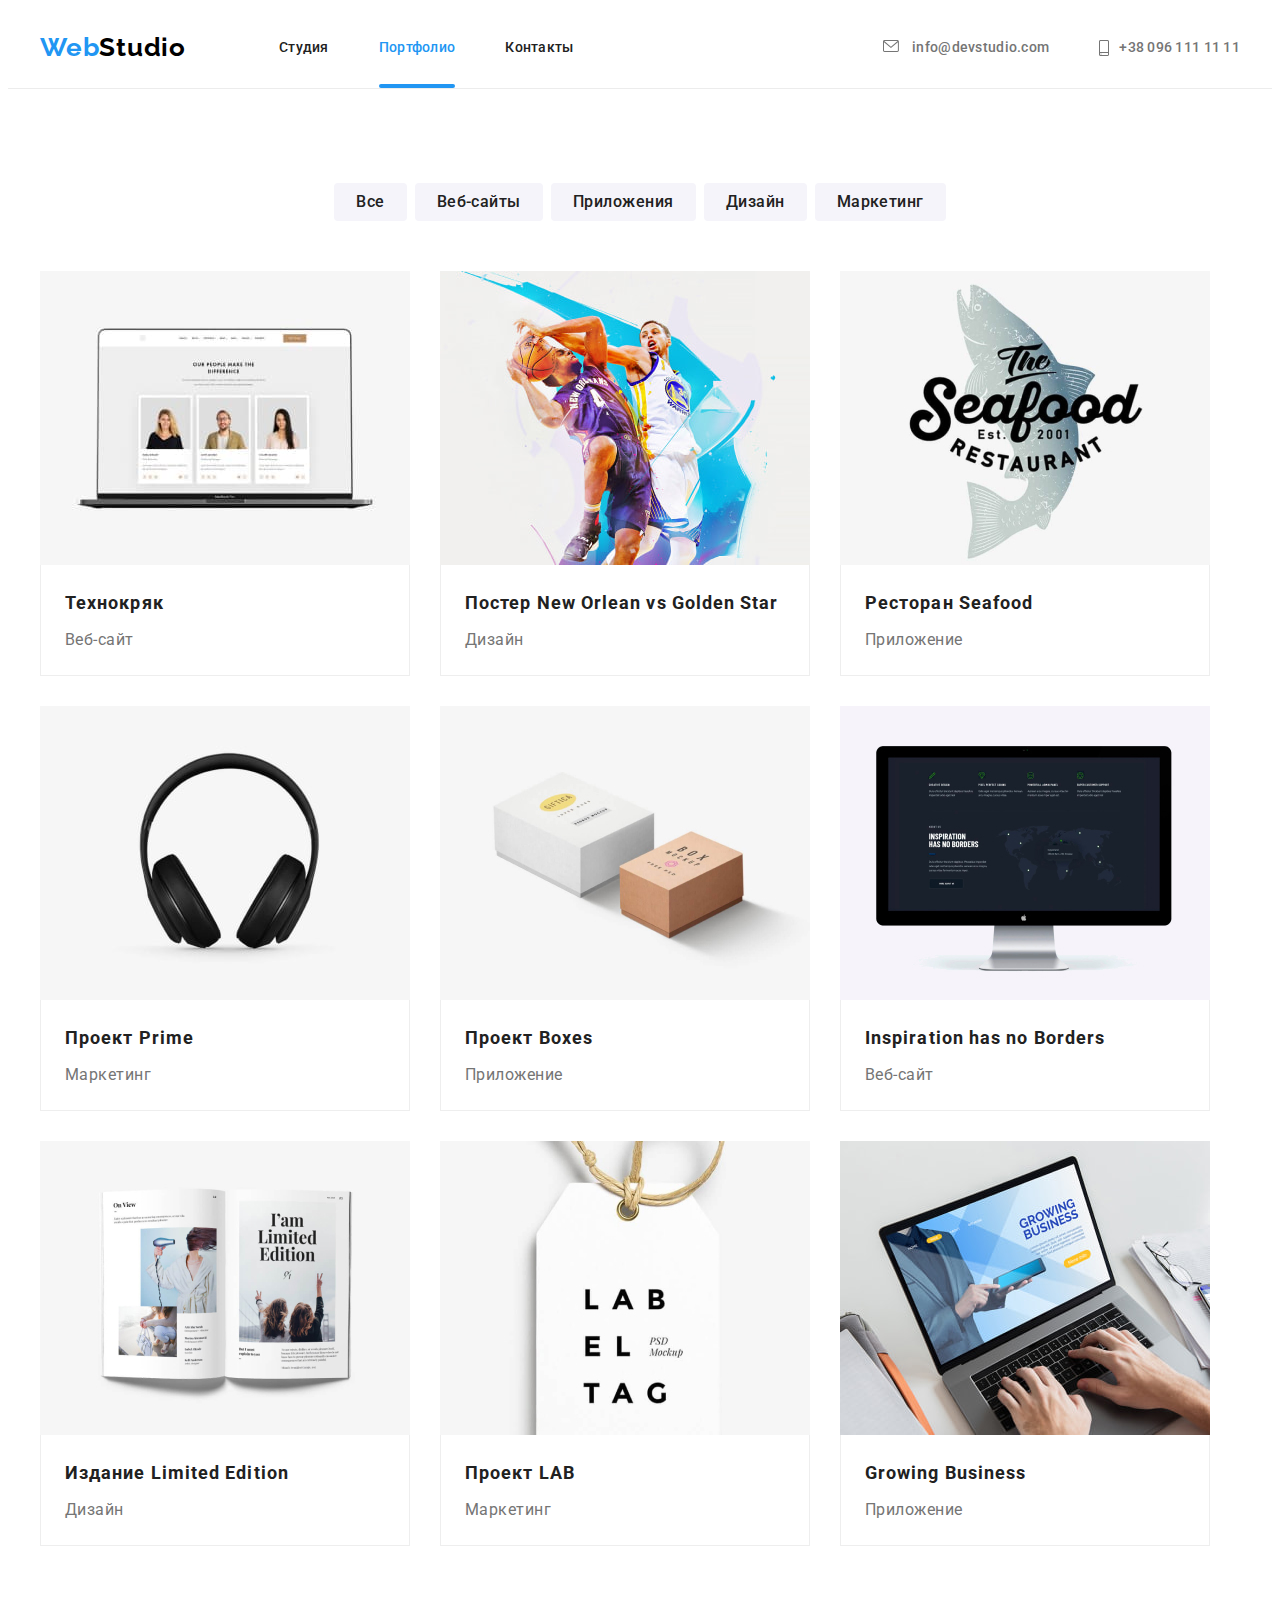
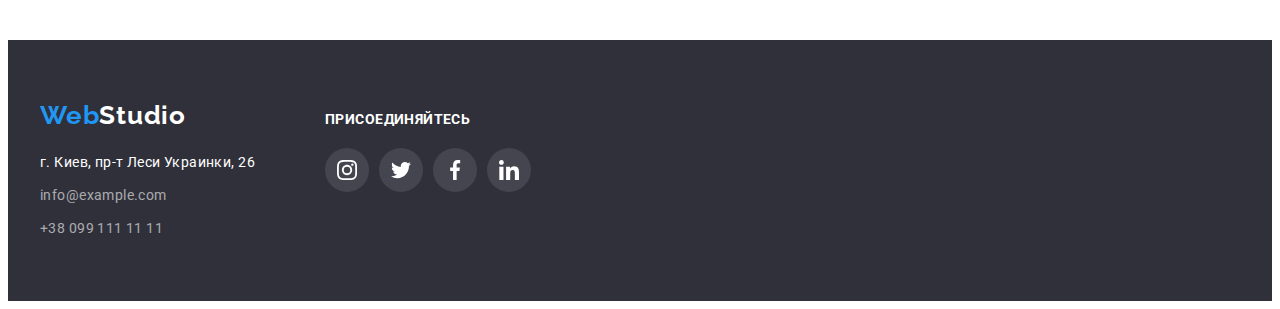
==== portfolio.html @ 3b10139d "Initial commit" ====
<!DOCTYPE html>
<html lang="ru">
  <head>
    <meta charset="UTF-8" />
    <meta http-equiv="X-UA-Compatible" content="IE=edge" />
    <meta name="viewport" content="width=device-width, initial-scale=1.0" />
    <title>Портфолио</title>
    <link rel="preconnect" href="https://fonts.googleapis.com" />
    <link rel="preconnect" href="https://fonts.gstatic.com" crossorigin />
    <link
      href="https://fonts.googleapis.com/css2?family=Raleway:wght@700&family=Roboto:wght@400;500;700;900&display=swap"
      rel="stylesheet"
    />
    <link
      rel="stylesheet"
      href="https://cdnjs.cloudflare.com/ajax/libs/modern-normalize/1.1.0/modern-normalize.min.css"
      integrity="sha512-wpPYUAdjBVSE4KJnH1VR1HeZfpl1ub8YT/NKx4PuQ5NmX2tKuGu6U/JRp5y+Y8XG2tV+wKQpNHVUX03MfMFn9Q=="
      crossorigin="anonymous"
      referrerpolicy="no-referrer"
    />

    <link rel="stylesheet" href="./css/styles.css" />
  </head>

  <body>
    <header class="header">
      <div class="container">
        <nav class="nav-container">
          <a class="logo logo-up" href="./index.html">
            Web<span class="header-logo">Studio</span></a
          >
          <ul class="nav">
            <li class="nav-item">
              <a class="nav-list" href="./index.html">Студия</a>
            </li>
            <li class="nav-item">
              <a class="nav-list current" href="./portfolio.html">Портфолио</a>
            </li>
            <li class="nav-item"><a class="nav-list" href="">Контакты</a></li>
          </ul>
        </nav>
        <ul class="nav-auth">
          <li>
            <a class="mail nav-list" href="mailto:info@devstudio.com">
              <svg class="mail-icon" width="16" height="12">
                <use href="./images/icons.svg#envelope"></use>
              </svg>
              info@devstudio.com</a
            >
          </li>
          <li>
            <a class="mail nav-list tel" href="tel:380961111111">
              <svg class="mail-icon" width="10" height="16">
                <use href="./images/icons.svg#smartphone"></use>
              </svg>
              +38 096 111 11 11</a
            >
          </li>
        </ul>
      </div>
    </header>
    <main>
      <section class="section">
        <div class="container">
          <h1 class="visually-hidden">Примеры работ веб-студии</h1>
          <ul class="filter">
            <li><button class="button" type="button">Все</button></li>
            <li><button class="button" type="button">Веб-сайты</button></li>
            <li><button class="button" type="button">Приложения</button></li>
            <li><button class="button" type="button">Дизайн</button></li>
            <li><button class="button" type="button">Маркетинг</button></li>
          </ul>
          <ul class="portfolio-list">
            <li class="portfolio-item">
              <a class="portfolio-decor" href="">
                <div class="portfolio-vor-overlay">
                  <img
                    src="./images/portfolio/technokrjak.jpg"
                    alt="Изображение ноутбука"
                    width="370"
                    height="294"
                  />
                  <div class="portfolio-overlay">
                    <p class="portfolio-overlay-descr">
                      Ресурс предлагает комплексные предложения с разным уровнем
                      функционала и сервисов. Все это позволит посетителю
                      получить исчерпывающие сведения о компании или частном
                      лице.
                    </p>
                  </div>
                </div>
                <div class="portfolio-description">
                  <h2 class="portfolio-company">Технокряк</h2>
                  <p class="portfolio-desc">Веб-сайт</p>
                </div>
              </a>
            </li>
            <li class="portfolio-item">
              <a class="portfolio-decor" href="">
                <div class="portfolio-vor-overlay">
                  <img
                    src="./images/portfolio/new-orlean.jpg"
                    alt="Постер New Orlean"
                    width="370"
                    height="294"
                  />
                  <div class="portfolio-overlay">
                    <p class="portfolio-overlay-descr">
                      Ресурс предлагает комплексные предложения с разным уровнем
                      функционала и сервисов. Все это позволит посетителю
                      получить исчерпывающие сведения о компании или частном
                      лице.
                    </p>
                  </div>
                </div>
                <div class="portfolio-description">
                  <h2 class="portfolio-company">
                    Постер New Orlean vs Golden Star
                  </h2>
                  <p class="portfolio-desc">Дизайн</p>
                </div>
              </a>
            </li>
            <li class="portfolio-item">
              <a class="portfolio-decor" href="">
                <div class="portfolio-vor-overlay">
                  <img
                    src="./images/portfolio/seafood.jpg"
                    alt="Ресторан Seafood"
                    width="370"
                    height="294"
                  />
                  <div class="portfolio-overlay">
                    <p class="portfolio-overlay-descr">
                      Ресурс предлагает комплексные предложения с разным уровнем
                      функционала и сервисов. Все это позволит посетителю
                      получить исчерпывающие сведения о компании или частном
                      лице.
                    </p>
                  </div>
                </div>

                <div class="portfolio-description">
                  <h2 class="portfolio-company">Ресторан Seafood</h2>
                  <p class="portfolio-desc">Приложение</p>
                </div>
              </a>
            </li>
            <li class="portfolio-item">
              <a class="portfolio-decor" href="">
                <div class="portfolio-vor-overlay">
                  <img
                    src="./images/portfolio/prime.jpg"
                    alt="Наушники"
                    width="370"
                    height="294"
                  />
                  <div class="portfolio-overlay">
                    <p class="portfolio-overlay-descr">
                      Ресурс предлагает комплексные предложения с разным уровнем
                      функционала и сервисов. Все это позволит посетителю
                      получить исчерпывающие сведения о компании или частном
                      лице.
                    </p>
                  </div>
                </div>

                <div class="portfolio-description">
                  <h2 class="portfolio-company">Проект Prime</h2>
                  <p class="portfolio-desc">Маркетинг</p>
                </div>
              </a>
            </li>
            <li class="portfolio-item">
              <a class="portfolio-decor" href="">
                <div class="portfolio-vor-overlay">
                  <img
                    src="./images/portfolio/boxes.jpg"
                    alt="Две коробки"
                    width="370"
                    height="294"
                  />
                  <div class="portfolio-overlay">
                    <p class="portfolio-overlay-descr">
                      Ресурс предлагает комплексные предложения с разным уровнем
                      функционала и сервисов. Все это позволит посетителю
                      получить исчерпывающие сведения о компании или частном
                      лице.
                    </p>
                  </div>
                </div>

                <div class="portfolio-description">
                  <h2 class="portfolio-company">Проект Boxes</h2>
                  <p class="portfolio-desc">Приложение</p>
                </div>
              </a>
            </li>
            <li class="portfolio-item">
              <a class="portfolio-decor" href="">
                <div class="portfolio-vor-overlay">
                  <img
                    src="./images/portfolio/inspiration.jpg"
                    alt="Компьютер"
                    width="370"
                    height="294"
                  />
                  <div class="portfolio-overlay">
                    <p class="portfolio-overlay-descr">
                      Ресурс предлагает комплексные предложения с разным уровнем
                      функционала и сервисов. Все это позволит посетителю
                      получить исчерпывающие сведения о компании или частном
                      лице.
                    </p>
                  </div>
                </div>

                <div class="portfolio-description">
                  <h2 class="portfolio-company">Inspiration has no Borders</h2>
                  <p class="portfolio-desc">Веб-сайт</p>
                </div>
              </a>
            </li>
            <li class="portfolio-item">
              <a class="portfolio-decor" href="">
                <div class="portfolio-vor-overlay">
                  <img
                    src="./images/portfolio/limited-edition.jpg"
                    alt="Книга"
                    width="370"
                    height="294"
                  />
                  <div class="portfolio-overlay">
                    <p class="portfolio-overlay-descr">
                      Ресурс предлагает комплексные предложения с разным уровнем
                      функционала и сервисов. Все это позволит посетителю
                      получить исчерпывающие сведения о компании или частном
                      лице.
                    </p>
                  </div>
                </div>

                <div class="portfolio-description">
                  <h2 class="portfolio-company">Издание Limited Edition</h2>
                  <p class="portfolio-desc">Дизайн</p>
                </div>
              </a>
            </li>
            <li class="portfolio-item">
              <a class="portfolio-decor" href="">
                <div class="portfolio-vor-overlay">
                  <img
                    src="./images/portfolio/lab.jpg"
                    alt="Бирка"
                    width="370"
                    height="294"
                  />
                  <div class="portfolio-overlay">
                    <p class="portfolio-overlay-descr">
                      Ресурс предлагает комплексные предложения с разным уровнем
                      функционала и сервисов. Все это позволит посетителю
                      получить исчерпывающие сведения о компании или частном
                      лице.
                    </p>
                  </div>
                </div>

                <div class="portfolio-description">
                  <h2 class="portfolio-company">Проект LAB</h2>
                  <p class="portfolio-desc">Маркетинг</p>
                </div>
              </a>
            </li>
            <li class="portfolio-item">
              <a class="portfolio-decor" href="">
                <div class="portfolio-vor-overlay">
                  <img
                    src="./images/portfolio/growing-business.jpg"
                    alt="Ноутбук"
                    width="370"
                    height="294"
                  />
                  <div class="portfolio-overlay">
                    <p class="portfolio-overlay-descr">
                      Ресурс предлагает комплексные предложения с разным уровнем
                      функционала и сервисов. Все это позволит посетителю
                      получить исчерпывающие сведения о компании или частном
                      лице.
                    </p>
                  </div>
                </div>
                <div class="portfolio-description">
                  <h2 class="portfolio-company">Growing Business</h2>
                  <p class="portfolio-desc">Приложение</p>
                </div>
              </a>
            </li>
          </ul>
        </div>
      </section>
    </main>
    <footer class="footer">
      <div class="container footer-org">
        <div class="div-adress">
          <a class="logo logo-down" href="./index.html">
            Web<span class="footer-logo">Studio</span></a
          >
          <address>
            <ul class="ul-adress">
              <li>
                <a
                  class="adress"
                  href="https://goo.gl/maps/PAiW9LLceKNYEAaVA"
                  target="_blank"
                  rel="noreferrer noopener nofollow"
                  >г. Киев, пр-т Леси Украинки, 26</a
                >
              </li>
              <li>
                <a class="transparency adress" href="mailto:info@example.com"
                  >info@example.com</a
                >
              </li>
              <li>
                <a class="transparency adress" href="tel:380991111111"
                  >+38 099 111 11 11</a
                >
              </li>
            </ul>
          </address>
        </div>
        <div>
          <p class="join">присоединяйтесь</p>
          <ul class="adress-list">
            <li class="adress-item">
              <a class="adress-link" href="" aria-label="Icon Instagram">
                <svg class="adress-icon" width="20" height="20">
                  <use href="./images/icons.svg#instagram"></use>
                </svg>
              </a>
            </li>
            <li class="adress-item">
              <a class="adress-link" href="" aria-label="Icon Twitter">
                <svg class="adress-icon" width="20" height="20">
                  <use href="./images/icons.svg#twitter"></use>
                </svg>
              </a>
            </li>
            <li class="adress-item">
              <a class="adress-link" href="" aria-label="Icon Facebook">
                <svg class="adress-icon" width="20" height="20">
                  <use href="./images/icons.svg#facebook"></use>
                </svg>
              </a>
            </li>
            <li class="adress-item">
              <a class="adress-link" href="" aria-label="Icon Linkedin">
                <svg class="adress-icon" width="20" height="20">
                  <use href="./images/icons.svg#linkedin"></use>
                </svg>
              </a>
            </li>
          </ul>
        </div>
      </div>
    </footer>
  </body>
</html>
---- css/styles.css ----
/*#region General styles */

:root {
  --color-text: #757575;
  --color-h2-h3: #212121;
  --color-focus: #2196f3;
  --color-feature: #f5f4fa;
  --color-cliets: #afb1b8;
}

body {
  font-family: Roboto, sans-serif;
  color: var(--color-text);
  font-size: 14px;
}

h1,
h2,
h3,
h4,
h5,
h6,
p,
ul {
  margin: 0;
}

ul {
  padding-inline-start: 0;
}

img {
  display: block;
}

.section {
  padding-top: 94px;
  padding-bottom: 94px;
}

.container {
  width: 1200px;
  padding-left: 15px;
  padding-right: 15px;
  margin-left: auto;
  margin-right: auto;
}
/*#endregion */

/*#region  Header & Footer */

.header > .container,
.header > .container > .nav-container,
.header > .container > .nav-container > .nav,
.header > .container > .nav-auth {
  display: flex;
  justify-content: space-between;
  align-items: center;
}

.header > .container > .nav-auth {
  display: flex;
  align-items: center;
}

.nav-container > .nav > li:not(:last-child),
.nav-auth > li:not(:last-child) {
  margin-right: 50px;
}

.nav-container > .nav > li > a,
.nav-auth > li > a {
  display: inline-block;
  padding-top: 32px;
  padding-bottom: 32px;
}

.header {
  background-color: #ffffff;
  border-bottom: 1px solid #ececec;
}

.logo {
  color: var(--color-focus);
  font-family: Raleway, sans-serif;
  font-weight: 700;
  font-size: 26px;
  line-height: 1.2;
  letter-spacing: 0.03em;
  text-decoration: none;
}

.logo-up {
  margin-right: 93px;
  padding-top: 24px;
  padding-bottom: 24px;
}

.header-logo {
  color: #000000;
}

.nav,
.nav-auth,
.ul-adress,
.feature-list,
.promo-list,
.team-list,
.filter,
.portfolio-list,
.social-list,
.clients-list,
.adress-list {
  list-style-type: none;
}

.nav-list {
  font-weight: 500;
  line-height: 1.14;
  letter-spacing: 0.02em;
  color: var(--color-h2-h3);
  text-decoration: none;

  transition: color 250ms cubic-bezier(0.4, 0, 0.2, 1);
}

.nav-list:hover,
.nav-list:focus,
.mail.nav-list:hover,
.mail.nav-list:focus,
.adress:hover,
.adress:focus,
.transparency.adress:hover,
.transparency.adress:focus {
  color: var(--color-focus);
}

.nav-list.current {
  color: var(--color-focus);
}

.nav-item {
  position: relative;
}

.nav-list.current::after {
  position: absolute;
  content: "";
  display: inline-block;
  width: 100%;
  height: 4px;

  bottom: 0;
  left: 0;

  background: #2196f3;
  border-radius: 2px;
}

.nav-container {
  margin-right: auto;
}

.mail.nav-list {
  color: var(--color-text);
}

.mail-icon {
  fill: currentColor;
  margin-right: 10px;
}

.mail.nav-list.tel {
  display: flex;
  align-items: center;
}
/*#endregion */

/*#region  Hero */

.section-hero {
  background-image: linear-gradient(
      to right,
      rgba(47, 48, 58, 0.4),
      rgba(47, 48, 58, 0.4)
    ),
    url(../images/hero.jpg);
  max-width: 1600px;
  background-color: #2f303a;
  text-align: center;
  padding-top: 200px;
  padding-bottom: 200px;
  margin-right: auto;
  margin-left: auto;
}

.hero {
  font-weight: 900;
  font-size: 44px;
  line-height: 1.36;
  text-align: center;
  letter-spacing: 0.06em;
  text-transform: uppercase;
  color: #ffffff;
  margin-bottom: 30px;
}

.button-hero {
  font-family: inherit;
  font-weight: 700;
  font-size: 16px;
  line-height: 1.88;
  color: #ffffff;
  letter-spacing: 0.06em;
  background-color: var(--color-focus);
  cursor: pointer;
  padding: 10px 32px;
  box-shadow: 0px 4px 4px rgba(0, 0, 0, 0.15);
  border: none;
  border-radius: 4px;
  min-width: 200px;

  transition: background-color 250ms cubic-bezier(0.4, 0, 0.2, 1);
}

.button-hero:hover,
.button-hero:focus {
  background-color: #188ce8;
}
/*#endregion */

/*#region Modal */

.backdrop {
  position: fixed;
  top: 0;
  left: 0;
  width: 100vw;
  height: 100vh;

  background-color: rgba(0, 0, 0, 0.2);

  transition: opacity 250ms cubic-bezier(0.4, 0, 0.2, 1),
    vizibility 250ms cubic-bezier(0.4, 0, 0.2, 1);
}

.backdrop.is-hidden {
  visibility: hidden;
  opacity: 0;
  pointer-events: none;
}

.modal {
  position: absolute;
  top: 50%;
  left: 50%;
  transform: translate(-50%, -50%);

  width: 33%;
  height: 57%;

  background: #ffffff;
  box-shadow: 0px 1px 3px rgba(0, 0, 0, 0.12), 0px 1px 1px rgba(0, 0, 0, 0.14),
    0px 2px 1px rgba(0, 0, 0, 0.2);
  border-radius: 4px;

  opacity: 1;

  transition: transform 250ms cubic-bezier(0.4, 0, 0.2, 1);
}

.backdrop.is-hidden .modal {
  transform: translateY(-200%);
}

.modal-close-button {
  position: absolute;
  top: 8px;
  right: 8px;
  width: 30px;
  height: 30px;
  border-radius: 50%;
  border: none;
  padding: 0;
  cursor: pointer;
}

/*#endregion */

/*#region  Feature */

.visually-hidden {
  position: absolute;
  width: 1px;
  height: 1px;
  margin: -1px;
  border: 0;
  padding: 0;
  white-space: nowrap;
  clip-path: inset(100%);
  clip: rect(0 0 0 0);
  overflow: hidden;
}

.feature-list {
  display: flex;
  justify-content: space-between;
}

.feature-list > li:not(:last-child) {
  margin-right: 30px;
}

.feature-div {
  display: flex;
  justify-content: center;
  align-items: center;
  height: 120px;
  background-color: var(--color-feature);
  border-radius: 4px;
  margin-bottom: 30px;
}

.feature-title {
  font-size: 14px;
  line-height: 1.14;
  letter-spacing: 0.03em;
  text-transform: uppercase;
  color: var(--color-h2-h3);
  margin-bottom: 10px;
}

.feature-text {
  line-height: 1.71;
  letter-spacing: 0.03em;
  max-width: 270px;
}
/*#endregion */

/*#region  Promo */

.promo {
  padding-bottom: 94px;
}

.title {
  font-size: 36px;
  line-height: 1.17;
  text-align: center;
  letter-spacing: 0.03em;
  color: var(--color-h2-h3);
  margin-bottom: 50px;
}

.promo-list {
  display: flex;
}

.promo-list > li:not(:last-child) {
  margin-right: 30px;
}

.promo-item {
  position: relative;
}

.promo-bgc {
  position: absolute;
  bottom: 0;
  left: 0;

  width: 100%;
  height: 70px;
  padding-top: 27px;
  padding-bottom: 27px;

  text-align: center;

  background-color: rgba(47, 48, 58, 0.8);
}

.promo-descr {
  font-weight: 700;
  font-size: 14px;
  line-height: 1.14;
  letter-spacing: 0.03em;
  text-transform: uppercase;

  color: #ffffff;
}
/*#endregion */

/*#region  Team */

.team {
  background-color: #f5f4fa;
}

.team .title {
  margin-bottom: 50px;
}

.team-list {
  display: flex;
}

.team-item {
  background-color: #ffffff;
  box-shadow: 0px 1px 3px rgba(0, 0, 0, 0.12), 0px 1px 1px rgba(0, 0, 0, 0.14),
    0px 2px 1px rgba(0, 0, 0, 0.2);
  border-radius: 0px 0px 4px 4px;
}

.team-item:not(:last-child) {
  margin-right: 30px;
}

.team-desc {
  padding-top: 30px;
  padding-bottom: 30px;
}

.team-name {
  font-weight: 500;
  font-size: 16px;
  line-height: 1.19;
  text-align: center;
  letter-spacing: 0.03em;
  color: var(--color-h2-h3);
  margin-bottom: 10px;
}

.team-position {
  font-size: 16px;
  line-height: 1.19;
  text-align: center;
  letter-spacing: 0.03em;
  color: var(--color-text);
  margin-bottom: 16px;
}

.social-list {
  display: flex;
  justify-content: center;
  align-items: center;
}

.social-item:not(:last-child) {
  margin-right: 10px;
}

.social-link {
  display: flex;
  justify-content: center;
  align-items: center;

  width: 44px;
  height: 44px;

  color: #afb1b8;
  background-color: #ffffff;

  border-radius: 50%;

  transition: color 250ms cubic-bezier(0.4, 0, 0.2, 1),
    background-color 250ms cubic-bezier(0.4, 0, 0.2, 1);
}

.social-link:hover,
.social-link:focus {
  color: #ffffff;
  background-color: var(--color-focus);
}

.social-icon {
  fill: currentColor;
}

/*#endregion */

/*#region Clients */
.clients-list {
  display: flex;
}
.clients-item {
  display: block;
  width: 170px;
  height: 92px;
}

.clients-item:not(:last-child) {
  margin-right: 30px;
}

.clients-link {
  display: flex;
  justify-content: center;
  align-items: center;

  width: 100%;
  height: 100%;

  color: var(--color-cliets);

  border: 1px solid var(--color-cliets);
  border-radius: 4px;

  transition: color 250ms cubic-bezier(0.4, 0, 0.2, 1),
    border-color 250ms cubic-bezier(0.4, 0, 0.2, 1);
}

.clients-link:hover,
.clients-link:focus {
  color: var(--color-focus);
  border-color: var(--color-focus);
}

.clients-logo {
  fill: currentColor;
}
/*#endregion */

/*#region  Portfolio */

.filter {
  display: flex;
  justify-content: center;
  margin-bottom: 50px;
}

.filter .button {
  font-family: inherit;
  font-weight: 500;
  font-size: 16px;
  line-height: 1.62;
  text-align: center;
  letter-spacing: 0.03em;
  color: var(--color-h2-h3);
  background-color: #f5f4fa;
  cursor: pointer;
  padding: 6px 22px;
  border-radius: 4px;
  border: none;

  transition: color 250ms cubic-bezier(0.4, 0, 0.2, 1),
    background-color 250ms cubic-bezier(0.4, 0, 0.2, 1),
    box-shadow 250ms cubic-bezier(0.4, 0, 0.2, 1);
}

.filter .button:hover,
.filter .button:focus {
  color: #ffffff;
  background-color: var(--color-focus);
  box-shadow: 0px 3px 1px rgba(0, 0, 0, 0.1), 0px 1px 2px rgba(0, 0, 0, 0.08),
    0px 2px 2px rgba(0, 0, 0, 0.12);
  border-radius: 4px;
}

.filter li:not(:last-child) {
  margin-right: 8px;
}

.portfolio-list {
  display: flex;
  flex-wrap: wrap;
}

.portfolio-item {
  background-color: #ffffff;
}

.portfolio-item:not(:nth-child(3n)) {
  margin-right: 30px;
}

.portfolio-item:not(:nth-last-child(-n + 3)) {
  margin-bottom: 30px;
}

.portfolio-decor {
  display: block;
  text-decoration: none;

  transition: box-shadow 250ms cubic-bezier(0.4, 0, 0.2, 1);
}

.portfolio-decor:hover,
.portfolio-decor:focus {
  box-shadow: 0px 1px 1px rgba(0, 0, 0, 0.12), 0px 4px 4px rgba(0, 0, 0, 0.06),
    1px 4px 6px rgba(0, 0, 0, 0.16);
}

.portfolio-description {
  padding: 20px 24px;
  border: 1px solid #eeeeee;
  border-top: none;
}

.portfolio-company {
  font-size: 18px;
  line-height: 2;
  letter-spacing: 0.06em;
  color: var(--color-h2-h3);
  margin-bottom: 4px;
}

.portfolio-desc {
  font-size: 16px;
  line-height: 1.88;
  letter-spacing: 0.03em;
  color: var(--color-text);
}

.portfolio-vor-overlay {
  position: relative;
  overflow: hidden;
}

.portfolio-overlay {
  position: absolute;
  width: 100%;
  height: 100%;

  padding: 17% 6.5%;

  background: rgba(33, 150, 243, 0.9);

  transition: transform 250ms cubic-bezier(0.4, 0, 0.2, 1);
}

.portfolio-decor:hover .portfolio-overlay,
.portfolio-decor:focus .portfolio-overlay {
  transform: translateY(-100%);
}

.portfolio-overlay-descr {
  font-size: 18px;
  line-height: 1.56;
  letter-spacing: 0.03em;
  color: #ffffff;
}
/*#endregion */

/*#region  Only Footer */

.footer {
  background-color: #2f303a;
  padding-top: 60px;
  padding-bottom: 60px;
}

.footer-org {
  display: flex;
  align-items: baseline;
}

.div-adress {
  margin-right: 70px;
}

.logo-down {
  display: inline-block;
  margin-bottom: 20px;
}

.footer-logo {
  color: #ffffff;
}

.footer > .container > .logo {
  display: inline-block;
  margin-bottom: 20px;
}

.adress {
  line-height: 1.7;
  letter-spacing: 0.03em;
  color: #ffffff;
  text-decoration: none;
  font-style: normal;

  transition: color 250ms cubic-bezier(0.4, 0, 0.2, 1);
}

.transparency.adress {
  color: rgba(255, 255, 255, 0.6);
}

.ul-adress li:not(:last-child) {
  margin-bottom: 9px;
}

.join {
  font-weight: 700;
  line-height: 1.14;
  letter-spacing: 0.03em;
  text-transform: uppercase;
  color: #ffffff;

  margin-bottom: 20px;
}

.adress-list {
  display: flex;
  justify-content: left;
  align-items: center;
}

.adress-item:not(:last-child) {
  margin-right: 10px;
}

.adress-link {
  display: flex;
  justify-content: center;
  align-items: center;

  width: 44px;
  height: 44px;

  color: #ffffff;
  background-color: rgba(255, 255, 255, 0.1);
  border-radius: 50%;

  transition: background-color 250ms cubic-bezier(0.4, 0, 0.2, 1);
}

.adress-link:hover,
.adress-link:focus {
  color: #ffffff;
  background-color: var(--color-focus);
}

.adress-icon {
  fill: currentColor;
}
/*#endregion */
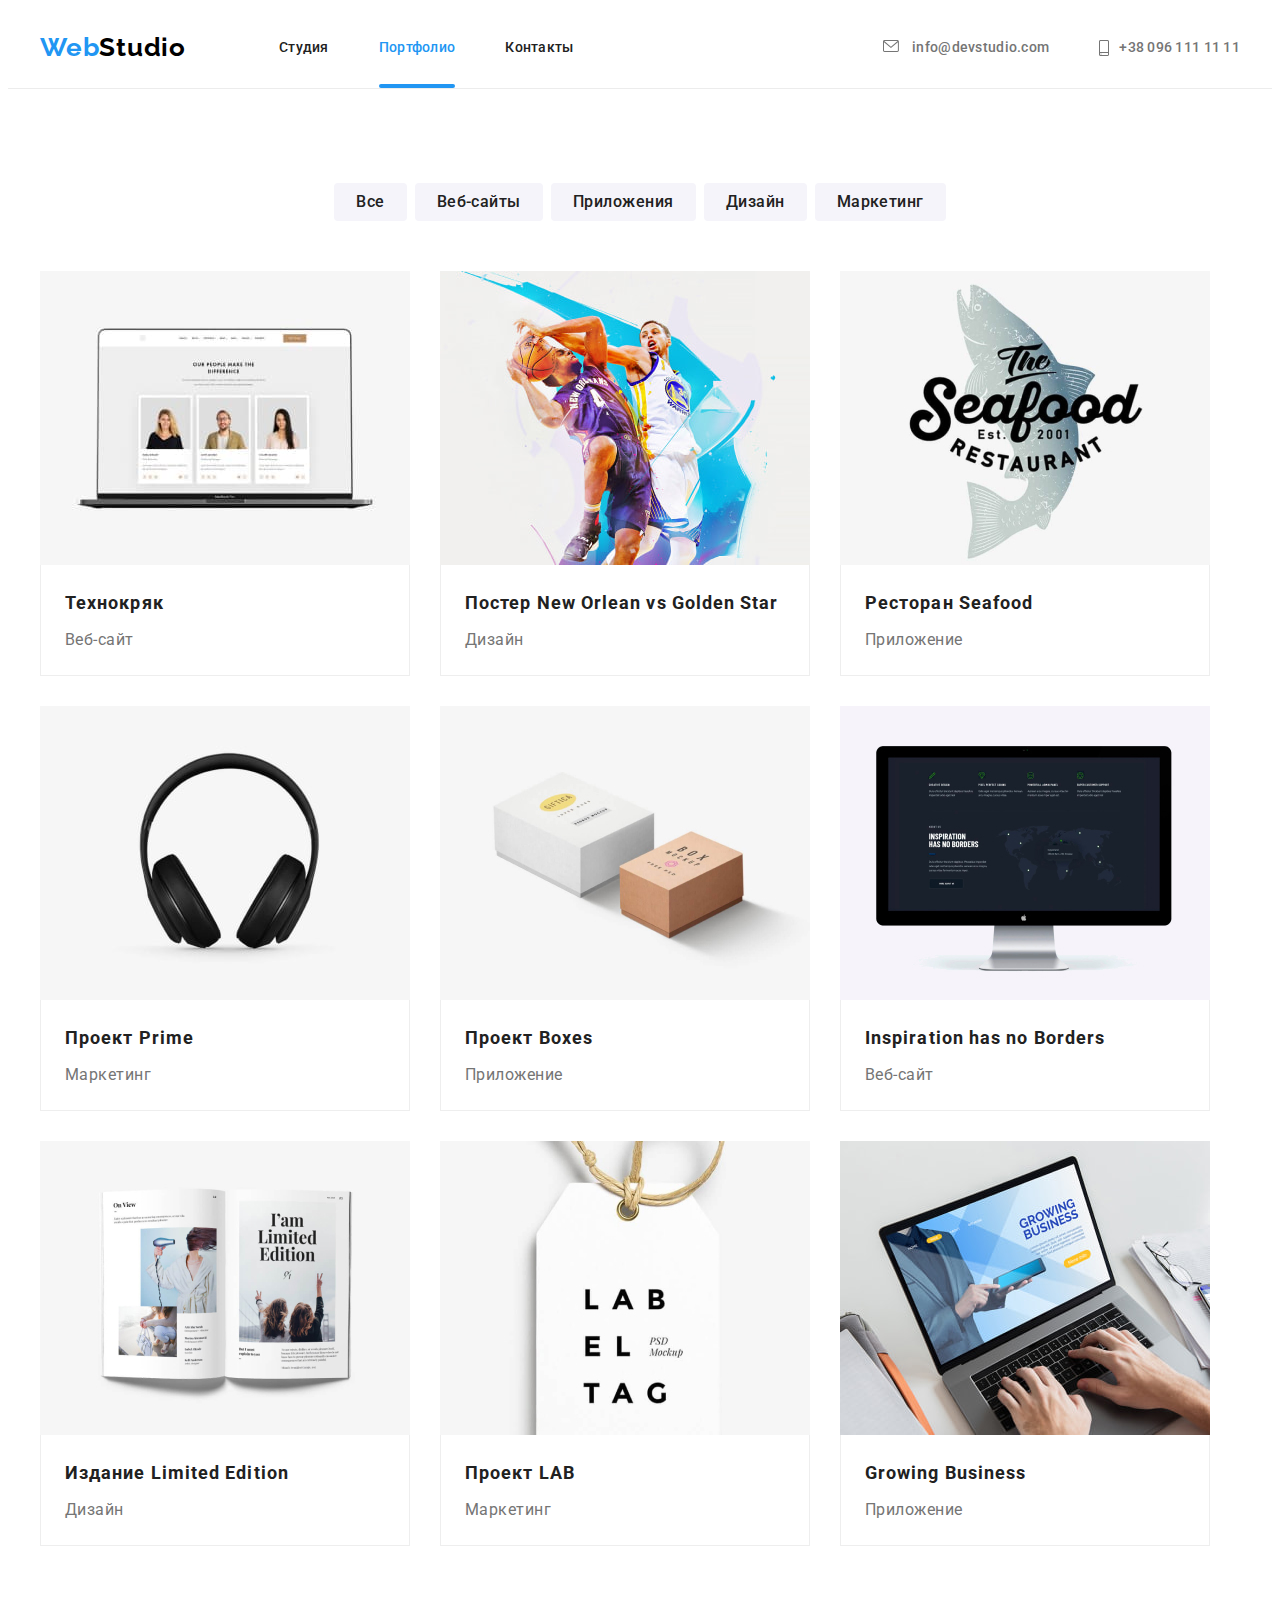
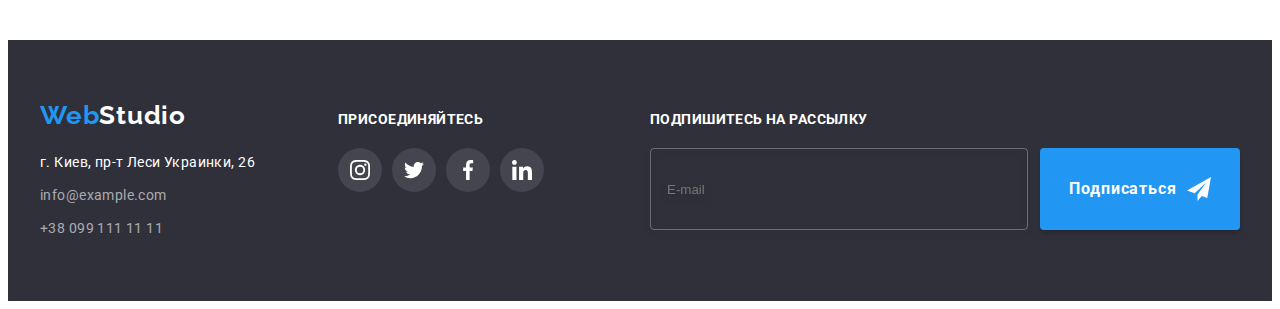
==== commit 611842ed: "HW-06 V.1.0." ====
--- a/portfolio.html
+++ b/portfolio.html
@@ -329,7 +329,7 @@
             </ul>
           </address>
         </div>
-        <div>
+        <div class="div-join">
           <p class="join">присоединяйтесь</p>
           <ul class="adress-list">
             <li class="adress-item">
@@ -362,6 +362,26 @@
             </li>
           </ul>
         </div>
+        <form autocomplete="off">
+          <label class="subsc-label" for="subscription"
+            >Подпишитесь на рассылку</label
+          >
+          <div class="subscription">
+            <input
+              class="subsc-input"
+              type="email"
+              name="subscription"
+              id="subscription"
+              placeholder="E-mail"
+            />
+            <button class="subscr-btn" type="submit">
+              <p>Подписаться</p>
+              <svg class="subscr-icon" width="24" height="24">
+                <use href="./images/icons.svg#icon-send"></use>
+              </svg>
+            </button>
+          </div>
+        </form>
       </div>
     </footer>
   </body>
--- a/css/styles.css
+++ b/css/styles.css
@@ -6,6 +6,8 @@
   --color-focus: #2196f3;
   --color-feature: #f5f4fa;
   --color-cliets: #afb1b8;
+  --color-footer: #2f303a;
+  --general-animation: 250ms cubic-bezier(0.4, 0, 0.2, 1);
 }
 
 body {
@@ -121,7 +123,7 @@
   color: var(--color-h2-h3);
   text-decoration: none;
 
-  transition: color 250ms cubic-bezier(0.4, 0, 0.2, 1);
+  transition: color var(--general-animation);
 }
 
 .nav-list:hover,
@@ -220,7 +222,7 @@
   border-radius: 4px;
   min-width: 200px;
 
-  transition: background-color 250ms cubic-bezier(0.4, 0, 0.2, 1);
+  transition: background-color var(--general-animation);
 }
 
 .button-hero:hover,
@@ -240,8 +242,8 @@
 
   background-color: rgba(0, 0, 0, 0.2);
 
-  transition: opacity 250ms cubic-bezier(0.4, 0, 0.2, 1),
-    vizibility 250ms cubic-bezier(0.4, 0, 0.2, 1);
+  transition: opacity var(--general-animation),
+    vizibility var(--general-animation);
 }
 
 .backdrop.is-hidden {
@@ -256,8 +258,13 @@
   left: 50%;
   transform: translate(-50%, -50%);
 
-  width: 33%;
-  height: 57%;
+  display: flex;
+  flex-direction: column;
+  justify-content: normal;
+  align-items: center;
+
+  width: 40%;
+  padding: 40px;
 
   background: #ffffff;
   box-shadow: 0px 1px 3px rgba(0, 0, 0, 0.12), 0px 1px 1px rgba(0, 0, 0, 0.14),
@@ -266,23 +273,179 @@
 
   opacity: 1;
 
-  transition: transform 250ms cubic-bezier(0.4, 0, 0.2, 1);
+  transition: transform var(--general-animation);
 }
 
 .backdrop.is-hidden .modal {
   transform: translateY(-200%);
 }
 
+.modal-title {
+  display: inline;
+
+  margin-bottom: 30px;
+
+  font-size: 20px;
+  line-height: 1.15;
+  letter-spacing: 0.03em;
+  color: var(--color-h2-h3);
+}
+
+.modal-label {
+  position: relative;
+  width: 100%;
+  height: 40px;
+
+  margin-bottom: 28px;
+}
+
+.modal-input {
+  width: 100%;
+  height: 100%;
+
+  padding-left: 42px;
+
+  border: 1px solid rgba(33, 33, 33, 0.2);
+  border-radius: 4px;
+
+  transition: border var(--general-animation);
+}
+
+.modal-input:focus,
+.modal-area:focus {
+  border-color: var(--color-focus);
+  outline: transparent;
+}
+
+.modal-descr {
+  display: inline-block;
+  position: absolute;
+  top: -18px;
+  left: 0;
+
+  font-size: 12px;
+  line-height: 1.17;
+  letter-spacing: 0.01em;
+  color: var(--color-text);
+}
+
+.modal-icon {
+  position: absolute;
+  top: 50%;
+  left: 14px;
+  transform: translateY(-50%);
+
+  transition: fill var(--general-animation);
+}
+
+.modal-input:focus ~ .modal-icon {
+  fill: var(--color-focus);
+}
+
+.modal-area-form {
+  position: relative;
+  width: 100%;
+  margin-bottom: 20px;
+}
+
+.modal-area {
+  width: 100%;
+
+  padding: 8px;
+  resize: none;
+
+  font-size: 12px;
+  line-height: 1.17;
+  letter-spacing: 0.01em;
+  color: #000000;
+
+  border: 1px solid rgba(33, 33, 33, 0.2);
+  border-radius: 4px;
+}
+
+.modal-area::placeholder {
+  font-size: 12px;
+  line-height: 1.17;
+  letter-spacing: 0.01em;
+  color: rgba(117, 117, 117, 0.5);
+}
+
+.checkbox-form {
+  display: flex;
+  align-items: center;
+
+  margin-bottom: 30px;
+
+  font-size: 14px;
+  line-height: 1.71;
+  letter-spacing: 0.03em;
+  color: var(--color-text);
+}
+
+.checkbox-icon {
+  display: flex;
+  align-items: center;
+  justify-content: center;
+
+  width: 16px;
+  height: 15px;
+  margin-right: 8px;
+
+  fill: transparent;
+
+  border-radius: 2px;
+  outline: 2px solid var(--color-h2-h3);
+  outline-offset: -2px;
+
+  transition: fill var(--general-animation),
+    backgroud-color var(--general-animation),
+    outline-color var(--general-animation);
+}
+
+.checkbox:focus + .checkbox-icon {
+  outline-color: var(--color-focus);
+}
+
+.checkbox:checked + .checkbox-icon {
+  fill: #ffffff;
+  background-color: var(--color-focus);
+  outline: none;
+}
+
+.license {
+  cursor: pointer;
+}
+
 .modal-close-button {
   position: absolute;
+
+  display: flex;
+  align-items: center;
+  justify-content: center;
+
   top: 8px;
   right: 8px;
   width: 30px;
   height: 30px;
+  padding: 0;
+
+  background-color: #ffffff;
+  border: 1px solid rgba(0, 0, 0, 0.1);
   border-radius: 50%;
-  border: none;
-  padding: 0;
+
   cursor: pointer;
+
+  transition: fill var(--general-animation);
+}
+
+.mod-close {
+  fill: var(--color-h2-h3);
+
+  transition: fill var(--general-animation);
+}
+
+.modal-close-button:hover .mod-close {
+  fill: var(--color-focus);
 }
 
 /*#endregion */
@@ -462,8 +625,8 @@
 
   border-radius: 50%;
 
-  transition: color 250ms cubic-bezier(0.4, 0, 0.2, 1),
-    background-color 250ms cubic-bezier(0.4, 0, 0.2, 1);
+  transition: color var(--general-animation),
+    background-color var(--general-animation);
 }
 
 .social-link:hover,
@@ -505,8 +668,8 @@
   border: 1px solid var(--color-cliets);
   border-radius: 4px;
 
-  transition: color 250ms cubic-bezier(0.4, 0, 0.2, 1),
-    border-color 250ms cubic-bezier(0.4, 0, 0.2, 1);
+  transition: color var(--general-animation),
+    border-color var(--general-animation);
 }
 
 .clients-link:hover,
@@ -542,9 +705,9 @@
   border-radius: 4px;
   border: none;
 
-  transition: color 250ms cubic-bezier(0.4, 0, 0.2, 1),
-    background-color 250ms cubic-bezier(0.4, 0, 0.2, 1),
-    box-shadow 250ms cubic-bezier(0.4, 0, 0.2, 1);
+  transition: color var(--general-animation),
+    background-color var(--general-animation),
+    box-shadow var(--general-animation);
 }
 
 .filter .button:hover,
@@ -581,7 +744,7 @@
   display: block;
   text-decoration: none;
 
-  transition: box-shadow 250ms cubic-bezier(0.4, 0, 0.2, 1);
+  transition: box-shadow var(--general-animation);
 }
 
 .portfolio-decor:hover,
@@ -625,7 +788,7 @@
 
   background: rgba(33, 150, 243, 0.9);
 
-  transition: transform 250ms cubic-bezier(0.4, 0, 0.2, 1);
+  transition: transform var(--general-animation);
 }
 
 .portfolio-decor:hover .portfolio-overlay,
@@ -644,7 +807,7 @@
 /*#region  Only Footer */
 
 .footer {
-  background-color: #2f303a;
+  background-color: var(--color-footer);
   padding-top: 60px;
   padding-bottom: 60px;
 }
@@ -652,6 +815,7 @@
 .footer-org {
   display: flex;
   align-items: baseline;
+  justify-content: space-between;
 }
 
 .div-adress {
@@ -679,7 +843,7 @@
   text-decoration: none;
   font-style: normal;
 
-  transition: color 250ms cubic-bezier(0.4, 0, 0.2, 1);
+  transition: color var(--general-animation);
 }
 
 .transparency.adress {
@@ -722,7 +886,7 @@
   background-color: rgba(255, 255, 255, 0.1);
   border-radius: 50%;
 
-  transition: background-color 250ms cubic-bezier(0.4, 0, 0.2, 1);
+  transition: background-color var(--general-animation);
 }
 
 .adress-link:hover,
@@ -734,4 +898,75 @@
 .adress-icon {
   fill: currentColor;
 }
+
+.div-join {
+  margin-right: 93px;
+}
+
+.subsc-label {
+  display: inline-block;
+  font-weight: 700;
+  font-size: 14px;
+  line-height: 1.14;
+  letter-spacing: 0.03em;
+  text-transform: uppercase;
+  color: #ffffff;
+  margin-bottom: 20px;
+}
+
+.subscription {
+  display: flex;
+}
+
+.subsc-input {
+  width: 358px;
+  height: 50px;
+  margin-right: 12px;
+  padding-left: 16px;
+  padding-top: 15px;
+  padding-bottom: 15px;
+
+  color: #ffffff;
+
+  background-color: transparent;
+  border: 1px solid rgba(255, 255, 255, 0.3);
+  filter: drop-shadow(0px 4px 4px rgba(0, 0, 0, 0.15));
+  border-radius: 4px;
+
+  transition: border var(--general-animation);
+}
+
+.subsc-input:focus {
+  border-color: var(--color-focus);
+  outline: transparent;
+}
+
+.subscr-btn {
+  display: flex;
+  justify-content: center;
+  align-items: center;
+
+  font-family: inherit;
+  font-weight: 700;
+  font-size: 16px;
+  line-height: 1.88;
+  color: #ffffff;
+  letter-spacing: 0.06em;
+  background-color: var(--color-focus);
+  cursor: pointer;
+  padding: 10px 28px;
+  box-shadow: 0px 4px 4px rgba(0, 0, 0, 0.15);
+  border: none;
+  border-radius: 4px;
+  min-width: 200px;
+}
+
+.subscr-btn > p {
+  margin-right: 10px;
+}
+
+.subscr-icon {
+  fill: #ffffff;
+}
+
 /*#endregion */
